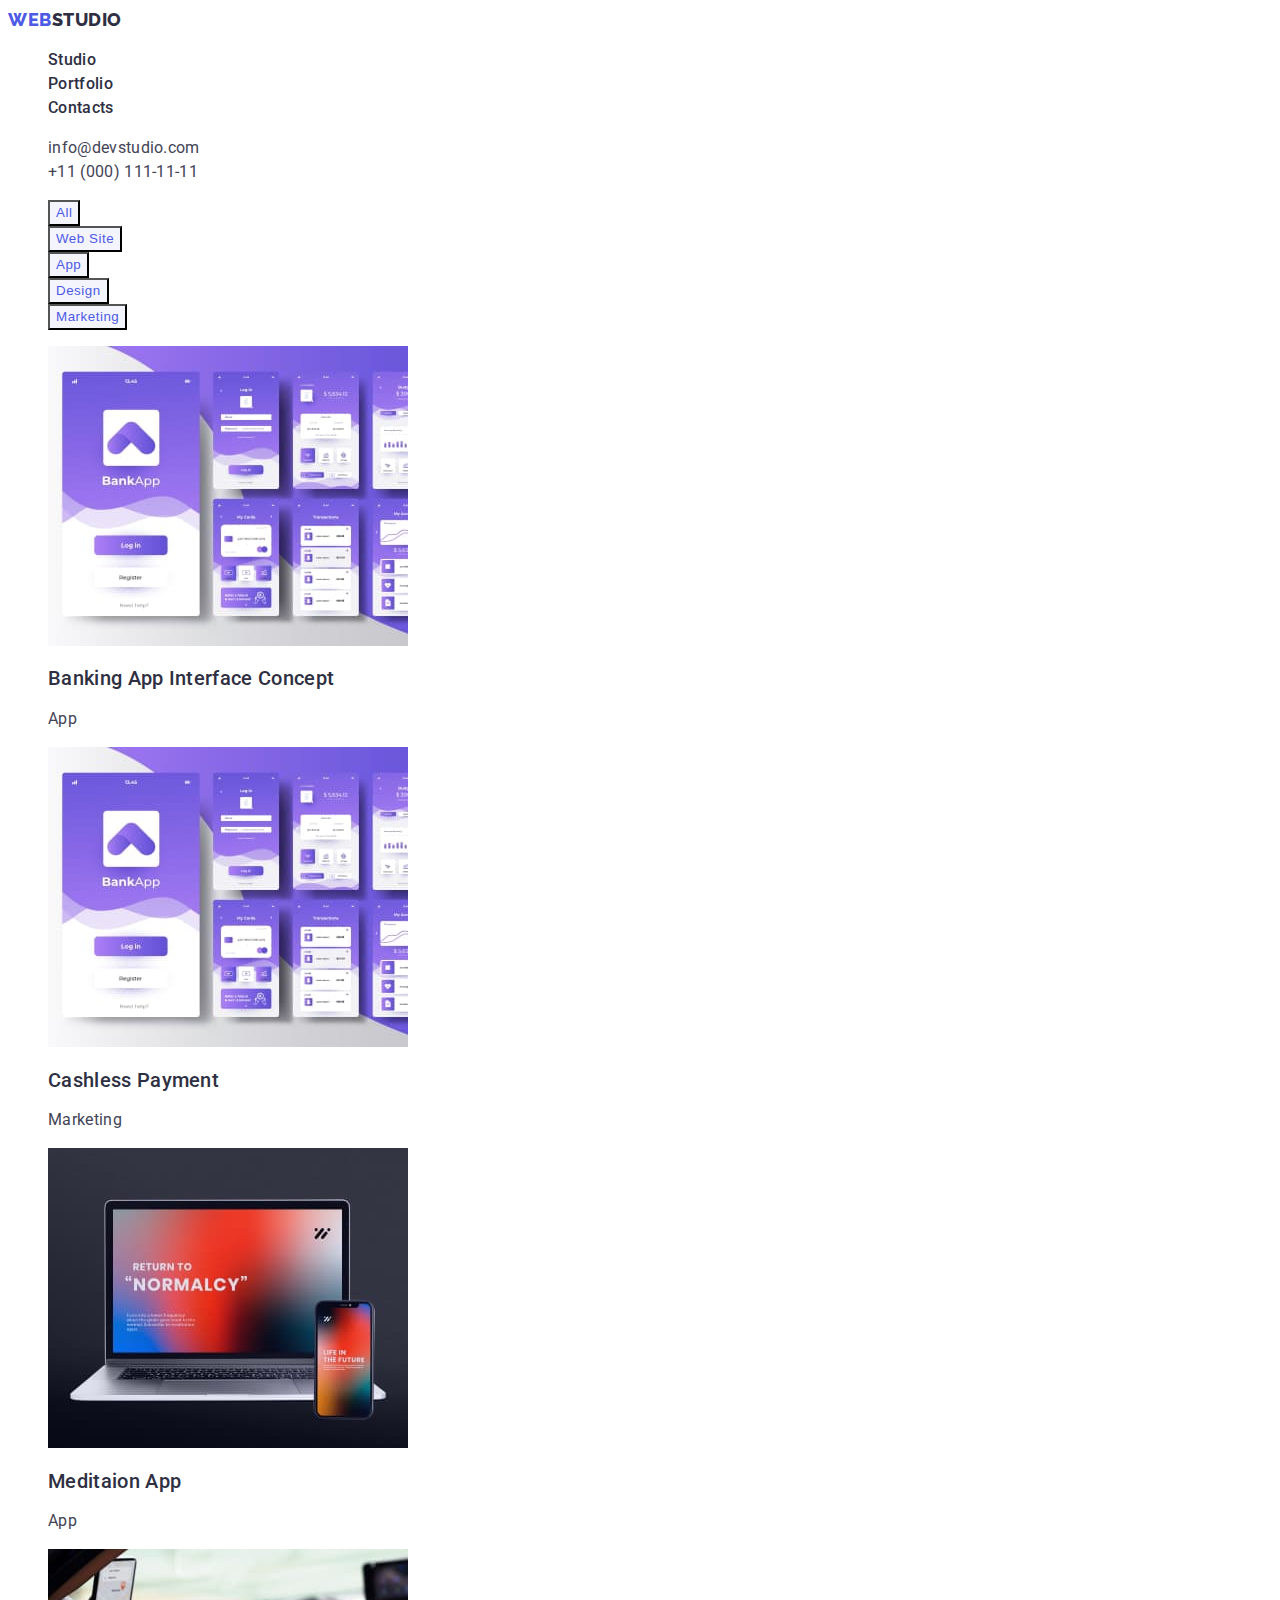
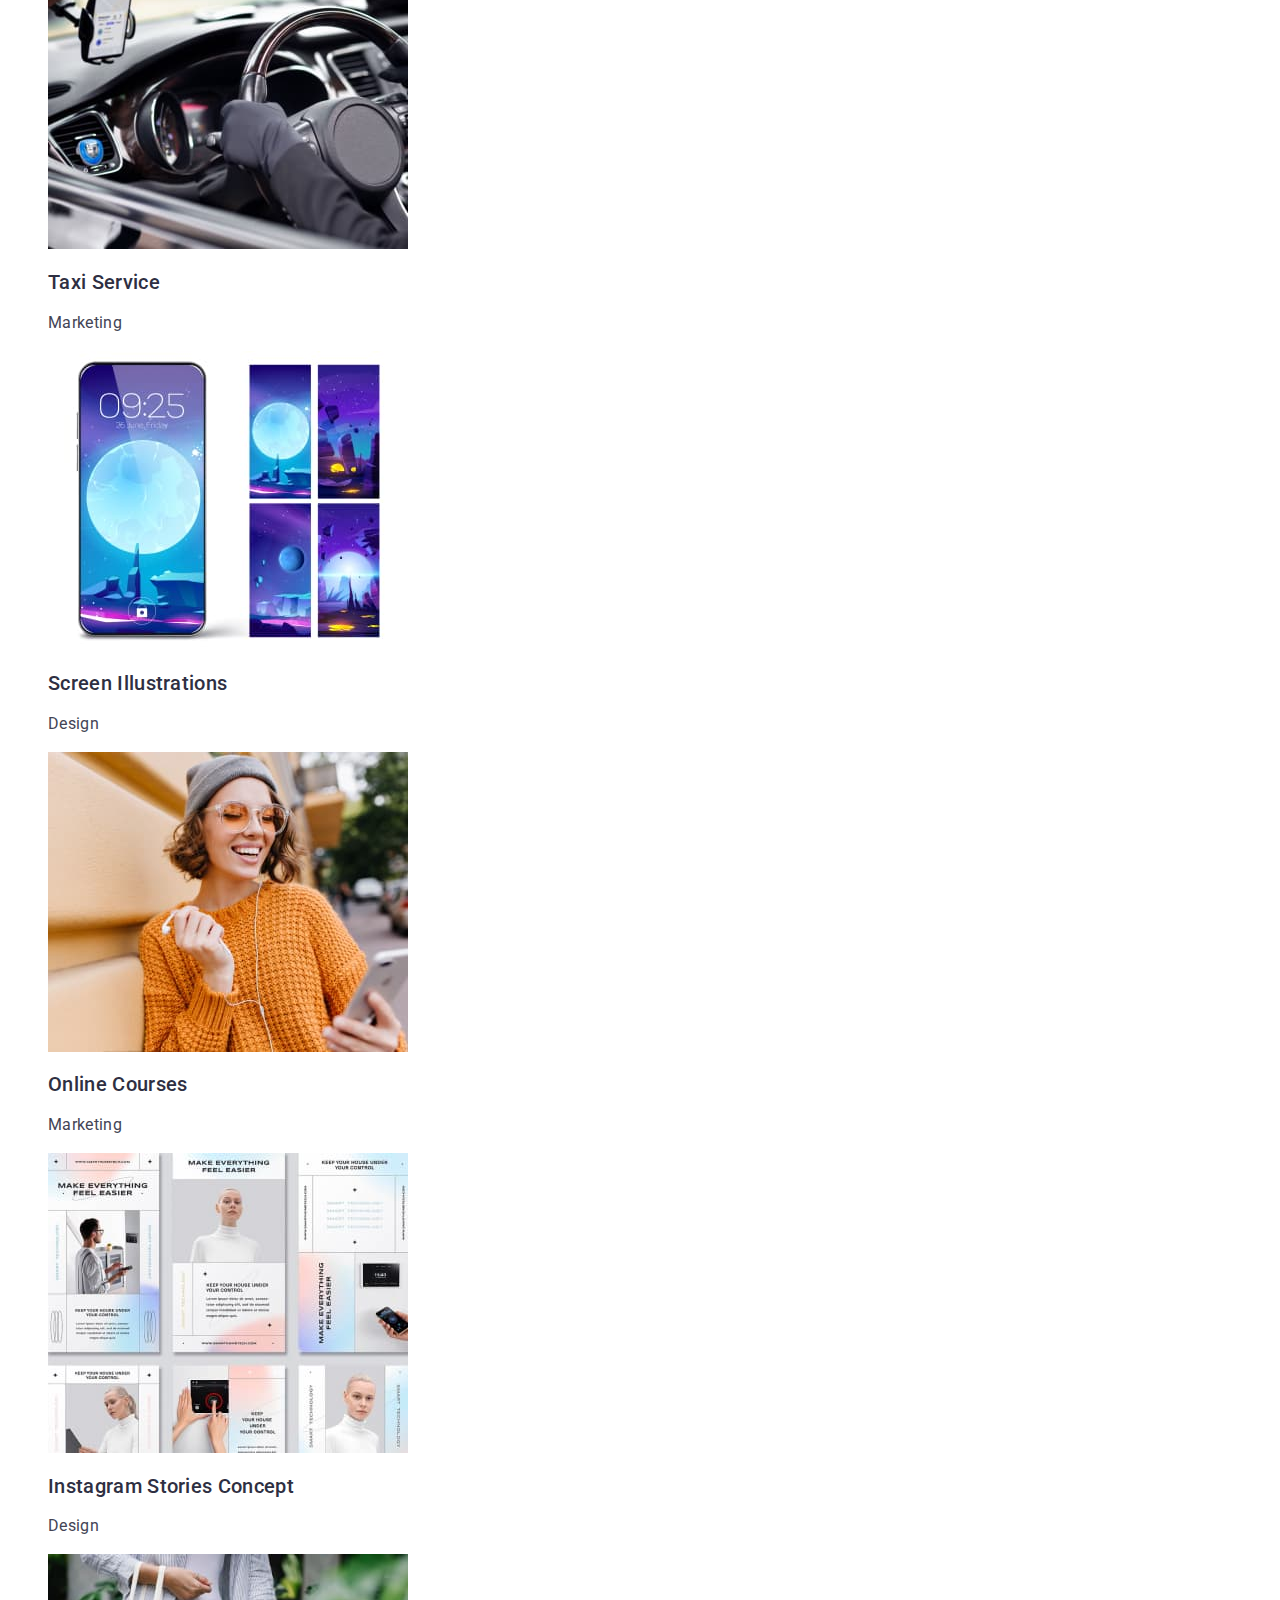
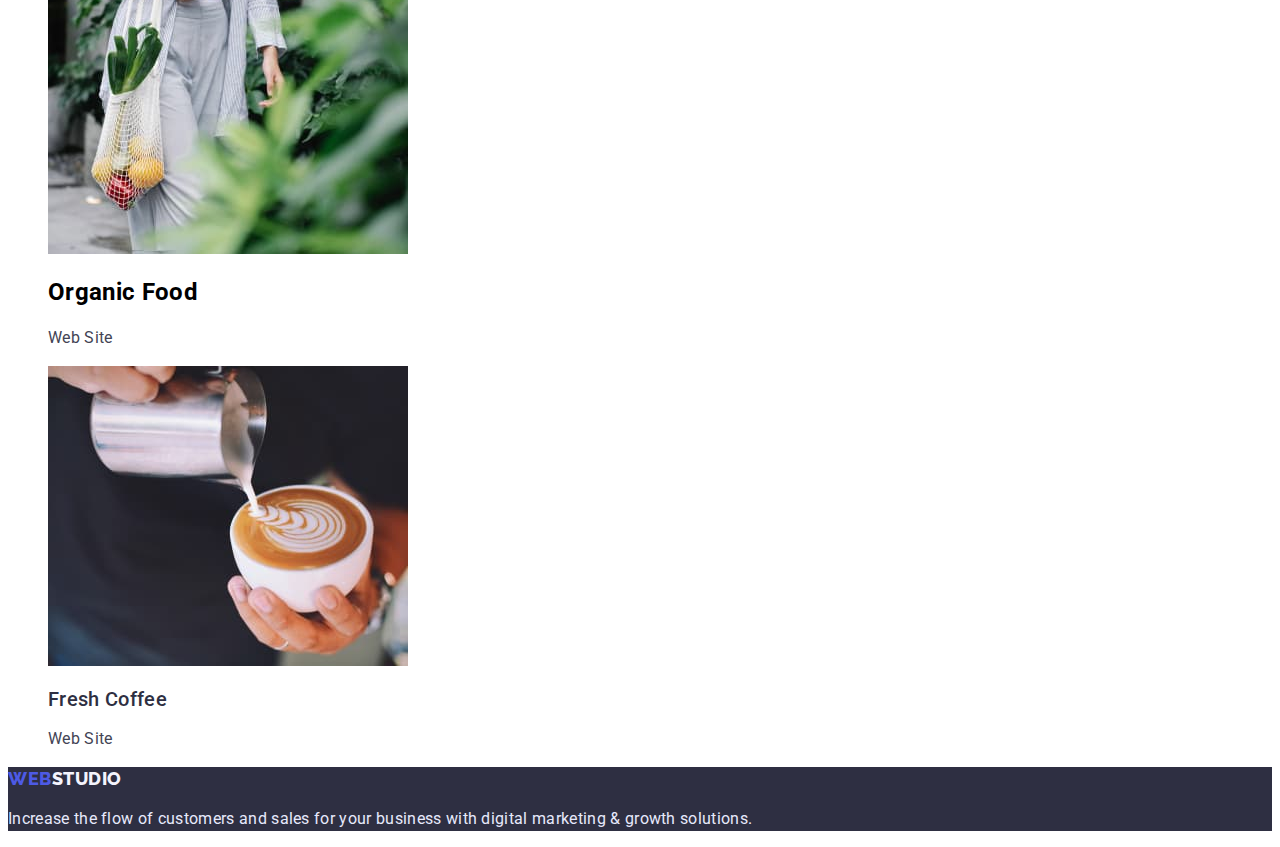
==== portfolio.html @ 7e9bcb27 "Initial commit" ====
<!DOCTYPE html>
<html lang="en">
  <head>
    <meta charset="UTF-8" />
    <meta http-equiv="X-UA-Compatible" content="IE=edge" />
    <meta name="viewport" content="width=device-width, initial-scale=1.0" />
    <title>Portfolio</title>
    <link rel="preconnect" href="https://fonts.googleapis.com" />
    <link rel="preconnect" href="https://fonts.gstatic.com" crossorigin />
    <link
      href="https://fonts.googleapis.com/css2?family=Raleway:wght@800&family=Roboto:wght@400;500;700;900&display=swap"
      rel="stylesheet"
    />
    <link rel="stylesheet" href="./css/styles.css" />
  </head>
  <body>
    <!-- Header -->
    <header class="page-header">
      <nav class="page-nav">
        <a class="logotype link" href="/">
          Web<span class="logo-dark">Studio</span></a
        >
        <ul class="menu list">
          <li class="menu-item">
            <a class="menu-link link" href="./index.html">Studio</a>
          </li>
          <li class="menu-item">
            <a class="menu-link link" href="./portfolio.html">Portfolio</a>
          </li>
          <li class="menu-item">
            <a class="menu-link link" href="">Contacts</a>
          </li>
        </ul>
      </nav>
      <address class="contact">
        <ul class="list">
          <li class="contact-email">
            <a class="contact-link link" href="mailto:info@devstudio.com"
              >info@devstudio.com
            </a>
          </li>
          <li class="contact-email">
            <a class="contact-link link" href="tel:+110001111111"
              >+11 (000) 111-11-11
            </a>
          </li>
        </ul>
      </address>
    </header>
    <main>
      <!-- Gallery -->
      <section class="menu-gallery">
        <h1 class="hide">Gallery section-subtitle</h1>
        <ul class="list">
          <li class="list-btn">
            <button class="buttons" type="button">All</button>
          </li>
          <li class="list-btn">
            <button class="buttons" type="button">Web Site</button>
          </li>
          <li class="list-btn">
            <button class="buttons" type="button">App</button>
          </li>
          <li class="list-btn">
            <button class="buttons" type="button">Design</button>
          </li>
          <li class="list-btn">
            <button class="buttons" type="button">Marketing</button>
          </li>
        </ul>
        <ul class="list">
          <li>
            <img
              class="img-gallery"
              src="./images/gallery/bank_app.jpg"
              alt="bank app"
              width="360"
              height="300"
            />
            <h2 class="gallery-title section-subtitle">
              Banking App Interface Concept
            </h2>
            <p class="gallery-text section-description">App</p>
          </li>
          <li>
            <img
              class="img-gallery"
              src="./images/gallery/bank_app.jpg"
              alt="bank app"
              width="360"
              height="300"
            />
            <h2 class="gallery-title section-subtitle">Cashless Payment</h2>
            <p class="gallery-text section-description">Marketing</p>
          </li>
          <li>
            <img
              class="img-gallery"
              src="./images/gallery/laptop.jpg"
              alt="laptop and phone"
              width="360"
              height="300"
            />
            <h2 class="gallery-title section-subtitle">Meditaion App</h2>
            <p class="gallery-text section-description">App</p>
          </li>
          <li>
            <img
              class="img-gallery"
              src="./images/gallery/wheel.jpg"
              alt="driver"
              width="360"
              height="300"
            />
            <h2 class="gallery-title section-subtitle">Taxi Service</h2>
            <p class="gallery-text section-description">Marketing</p>
          </li>
          <li>
            <img
              class="img-gallery"
              src="./images/gallery/smartphone.jpg"
              alt="smartphone"
              width="360"
              height="300"
            />
            <h2 class="gallery-title section-subtitle">Screen Illustrations</h2>
            <p class="gallery-text section-description">Design</p>
          </li>
          <li>
            <img
              class="img-gallery"
              src="./images/gallery/lady.jpg"
              alt="lady"
              width="360"
              height="300"
            />
            <h2 class="gallery-title section-subtitle">Online Courses</h2>
            <p class="gallery-text section-description">Marketing</p>
          </li>
          <li>
            <img
              class="img-gallery"
              src="./images/gallery/feel_easy.jpg"
              alt="smart control"
              width="360"
              height="300"
            />
            <h2 class="gallery-title section-subtitle">
              Instagram Stories Concept
            </h2>
            <p class="gallery-text section-description">Design</p>
          </li>
          <li>
            <img
              class="img-gallery"
              src="./images/gallery/vegetables.jpg"
              alt="organic vegetables"
              width="360"
              height="300"
            />
            <h2 class="gallery-title">Organic Food</h2>
            <p class="gallery-text section-description">Web Site</p>
          </li>
          <li>
            <img
              class="img-gallery"
              src="./images/gallery/coffe.jpg"
              alt="a cup of coffe"
              width="360"
              height="300"
            />
            <h2 class="gallery-title section-subtitle">Fresh Coffee</h2>
            <p class="gallery-text section-description">Web Site</p>
          </li>
        </ul>
      </section>
    </main>
    <!-- Footer -->
    <footer class="footer-head">
      <a class="logotype link" href="/"
        >Web<span class="logo-white">Studio</span></a
      >
      <p class="footer-text">
        Increase the flow of customers and sales for your business with digital
        marketing & growth solutions.
      </p>
    </footer>
  </body>
</html>
---- css/styles.css ----
:root {
  --brand-color-dark: #2e2f42;
  --brand-color-white: #f4f4fd;
  --brand-color-logo: #4d5ae5;
}

body {
  font-family: "Roboto", sans-serif;
  font-size: 16px;
  letter-spacing: 0.02em;
}

.link {
  text-decoration: none;
}

.list {
  list-style: none;
}

.hide {
  position: absolute;
  width: 1px;
  height: 1px;
  margin: -1px;
  border: 0;
  padding: 0;
  white-space: nowrap;
  clip-path: inset(100%);
  clip: rect(0 0 0 0);
  overflow: hidden;
}
.section-subtitle {
  font-weight: 500;
  font-size: 20px;
  line-height: 1.2;
  color: #2e2f42;
}

.section-description {
  line-height: 1.5;
  color: #434455;
}

.section-title {
  font-size: 36px;
  line-height: 1.11;
  text-align: center;
  text-transform: capitalize;
  color: var(--brand-color-dark);
}

/* =======HEADER========*/
.logotype {
  font-family: "Raleway", sans-serif;
  font-weight: 800;
  font-size: 18px;
  line-height: 1.33;
  letter-spacing: 0.03em;
  text-transform: uppercase;
  color: var(--brand-color-logo);
}

.logo-dark {
  color: var(--brand-color-dark);
}

.menu-link {
  font-weight: 500;
  line-height: 1.5;
  color: var(--brand-color-dark);
}
.menu-link:hover,
.menu-link:focus {
  color: var(--brand-color-logo);
}

.contact-link {
  font-style: normal;
  line-height: 1.5;
  color: #434455;
}

.contact-link:hover,
.contact-link:focus {
  color: var(--brand-color-logo);
}

/* =========HERO======== */
.hero {
  background-color: #2e2f42;
}
.hero-title {
  font-weight: 700;
  font-size: 56px;
  line-height: 1.07;
  text-align: center;
  color: #ffff;
}

.hero-btn {
  font-weight: 500;
  line-height: 1.19;
  letter-spacing: 0.04em;
  color: #ffff;
  background-color: #4d5ae5;
  cursor: pointer;
}
.buttons {
  font-weight: 500;
  line-height: 1.5;
  letter-spacing: 0.04em;
  color: #4d5ae5;
  background-color: #f4f4fd;
  cursor: pointer;
}

.buttons:hover,
.buttons:focus {
  color: #ffff;
  background-color: #4d5ae5;
}

.footer-head {
  background-color: var(--brand-color-dark);
}

.footer-text {
  line-height: 1.5;
  color: #e7e9fc;
}

.logo-white {
  color: var(--brand-color-white);
}
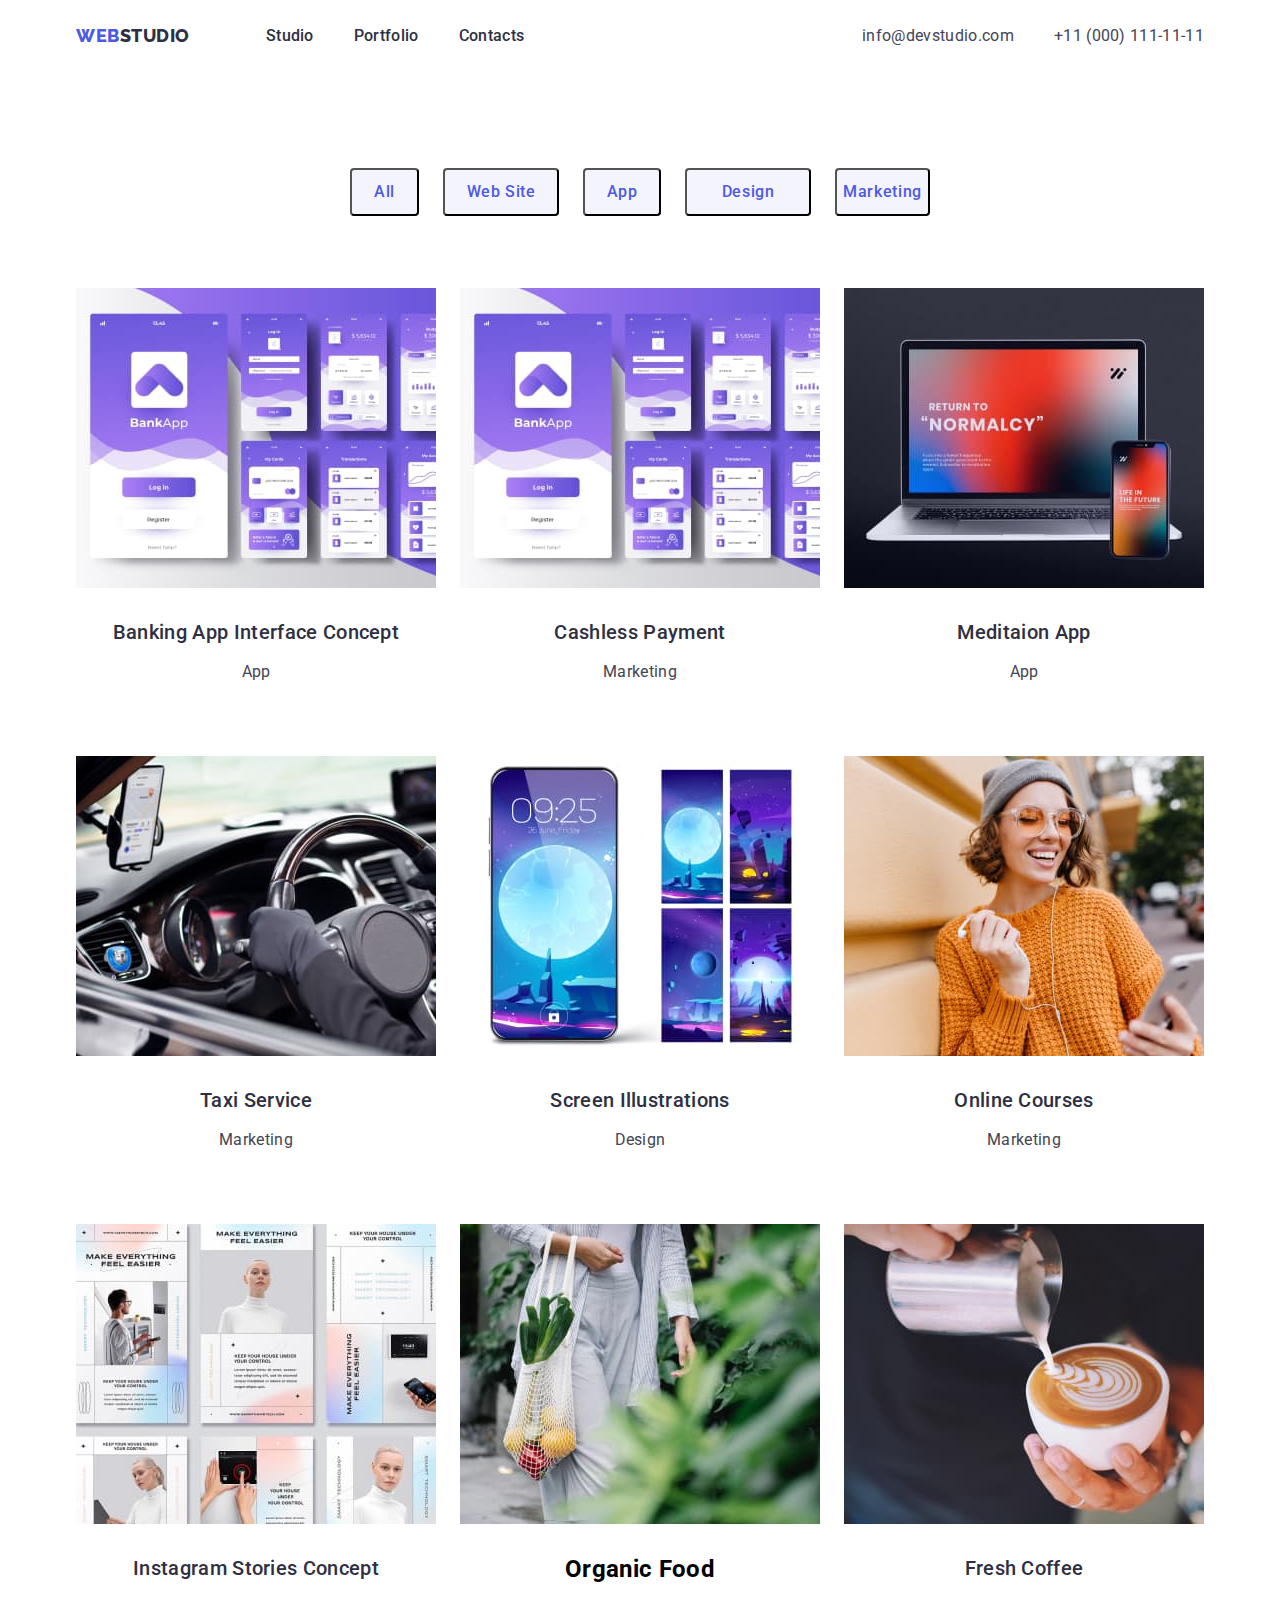
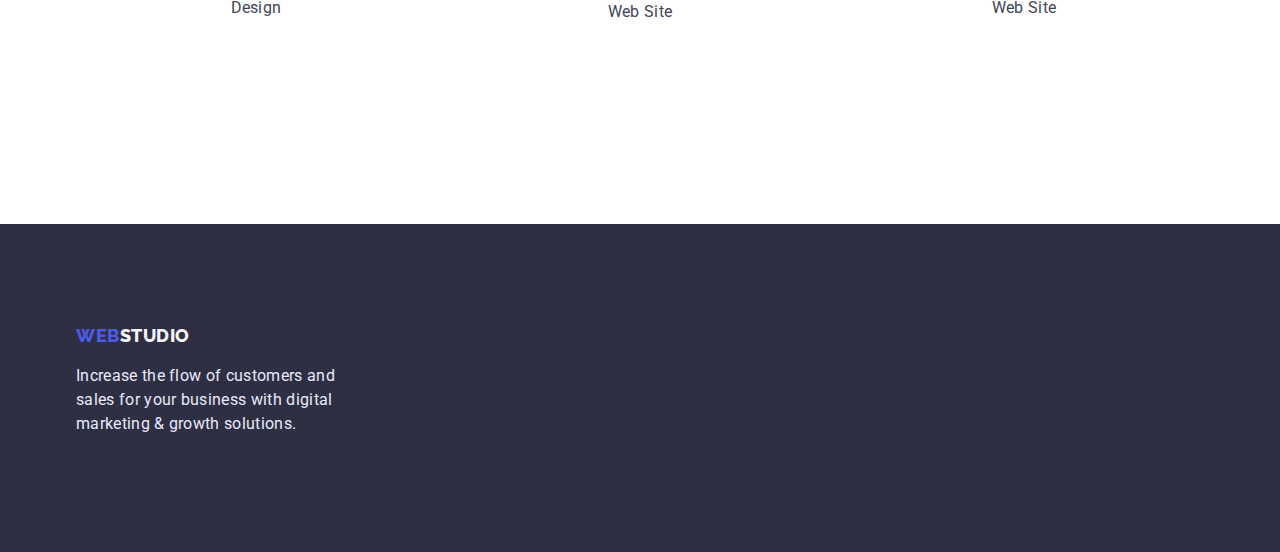
==== commit b303e1aa: "finish up homework 3" ====
--- a/portfolio.html
+++ b/portfolio.html
@@ -11,179 +11,225 @@
       href="https://fonts.googleapis.com/css2?family=Raleway:wght@800&family=Roboto:wght@400;500;700;900&display=swap"
       rel="stylesheet"
     />
+    <link
+      rel="stylesheet"
+      href="https://cdnjs.cloudflare.com/ajax/libs/modern-normalize/1.1.0/modern-normalize.css"
+      integrity="sha512-Y0MM+V6ymRKN2zStTqzQ227DWhhp4Mzdo6gnlRnuaNCbc+YN/ZH0sBCLTM4M0oSy9c9VKiCvd4Jk44aCLrNS5Q=="
+      crossorigin="anonymous"
+      referrerpolicy="no-referrer"
+    />
     <link rel="stylesheet" href="./css/styles.css" />
   </head>
   <body>
     <!-- Header -->
     <header class="page-header">
-      <nav class="page-nav">
-        <a class="logotype link" href="/">
-          Web<span class="logo-dark">Studio</span></a
-        >
-        <ul class="menu list">
-          <li class="menu-item">
-            <a class="menu-link link" href="./index.html">Studio</a>
-          </li>
-          <li class="menu-item">
-            <a class="menu-link link" href="./portfolio.html">Portfolio</a>
-          </li>
-          <li class="menu-item">
-            <a class="menu-link link" href="">Contacts</a>
-          </li>
-        </ul>
-      </nav>
-      <address class="contact">
-        <ul class="list">
-          <li class="contact-email">
-            <a class="contact-link link" href="mailto:info@devstudio.com"
-              >info@devstudio.com
-            </a>
-          </li>
-          <li class="contact-email">
-            <a class="contact-link link" href="tel:+110001111111"
-              >+11 (000) 111-11-11
-            </a>
-          </li>
-        </ul>
-      </address>
+      <div class="container header-container">
+        <nav class="page-nav">
+          <a class="logotype link" href="/">
+            Web<span class="logo-dark">Studio</span></a
+          >
+          <ul class="menu list">
+            <li class="menu-item">
+              <a class="menu-link link" href="./index.html">Studio</a>
+            </li>
+            <li class="menu-item">
+              <a class="menu-link link" href="./portfolio.html">Portfolio</a>
+            </li>
+            <li class="menu-item">
+              <a class="menu-link link" href="">Contacts</a>
+            </li>
+          </ul>
+        </nav>
+        <address class="contact">
+          <ul class="list contact-info">
+            <li class="contact-email">
+              <a class="contact-link link" href="mailto:info@devstudio.com"
+                >info@devstudio.com
+              </a>
+            </li>
+            <li class="contact-email">
+              <a class="contact-link link" href="tel:+110001111111"
+                >+11 (000) 111-11-11
+              </a>
+            </li>
+          </ul>
+        </address>
+      </div>
     </header>
     <main>
       <!-- Gallery -->
       <section class="menu-gallery">
-        <h1 class="hide">Gallery section-subtitle</h1>
-        <ul class="list">
-          <li class="list-btn">
-            <button class="buttons" type="button">All</button>
-          </li>
-          <li class="list-btn">
-            <button class="buttons" type="button">Web Site</button>
-          </li>
-          <li class="list-btn">
-            <button class="buttons" type="button">App</button>
-          </li>
-          <li class="list-btn">
-            <button class="buttons" type="button">Design</button>
-          </li>
-          <li class="list-btn">
-            <button class="buttons" type="button">Marketing</button>
-          </li>
-        </ul>
-        <ul class="list">
-          <li>
-            <img
-              class="img-gallery"
-              src="./images/gallery/bank_app.jpg"
-              alt="bank app"
-              width="360"
-              height="300"
-            />
-            <h2 class="gallery-title section-subtitle">
-              Banking App Interface Concept
-            </h2>
-            <p class="gallery-text section-description">App</p>
-          </li>
-          <li>
-            <img
-              class="img-gallery"
-              src="./images/gallery/bank_app.jpg"
-              alt="bank app"
-              width="360"
-              height="300"
-            />
-            <h2 class="gallery-title section-subtitle">Cashless Payment</h2>
-            <p class="gallery-text section-description">Marketing</p>
-          </li>
-          <li>
-            <img
-              class="img-gallery"
-              src="./images/gallery/laptop.jpg"
-              alt="laptop and phone"
-              width="360"
-              height="300"
-            />
-            <h2 class="gallery-title section-subtitle">Meditaion App</h2>
-            <p class="gallery-text section-description">App</p>
-          </li>
-          <li>
-            <img
-              class="img-gallery"
-              src="./images/gallery/wheel.jpg"
-              alt="driver"
-              width="360"
-              height="300"
-            />
-            <h2 class="gallery-title section-subtitle">Taxi Service</h2>
-            <p class="gallery-text section-description">Marketing</p>
-          </li>
-          <li>
-            <img
-              class="img-gallery"
-              src="./images/gallery/smartphone.jpg"
-              alt="smartphone"
-              width="360"
-              height="300"
-            />
-            <h2 class="gallery-title section-subtitle">Screen Illustrations</h2>
-            <p class="gallery-text section-description">Design</p>
-          </li>
-          <li>
-            <img
-              class="img-gallery"
-              src="./images/gallery/lady.jpg"
-              alt="lady"
-              width="360"
-              height="300"
-            />
-            <h2 class="gallery-title section-subtitle">Online Courses</h2>
-            <p class="gallery-text section-description">Marketing</p>
-          </li>
-          <li>
-            <img
-              class="img-gallery"
-              src="./images/gallery/feel_easy.jpg"
-              alt="smart control"
-              width="360"
-              height="300"
-            />
-            <h2 class="gallery-title section-subtitle">
-              Instagram Stories Concept
-            </h2>
-            <p class="gallery-text section-description">Design</p>
-          </li>
-          <li>
-            <img
-              class="img-gallery"
-              src="./images/gallery/vegetables.jpg"
-              alt="organic vegetables"
-              width="360"
-              height="300"
-            />
-            <h2 class="gallery-title">Organic Food</h2>
-            <p class="gallery-text section-description">Web Site</p>
-          </li>
-          <li>
-            <img
-              class="img-gallery"
-              src="./images/gallery/coffe.jpg"
-              alt="a cup of coffe"
-              width="360"
-              height="300"
-            />
-            <h2 class="gallery-title section-subtitle">Fresh Coffee</h2>
-            <p class="gallery-text section-description">Web Site</p>
-          </li>
-        </ul>
+        <div class="container">
+          <h1 class="hide">Gallery section-subtitle</h1>
+          <ul class="list btn-list-gallery">
+            <li class="list-btn">
+              <button class="buttons buttons-gallery btn-all" type="button">
+                All
+              </button>
+            </li>
+            <li class="list-btn">
+              <button
+                class="buttons buttons-gallery btn-web-site"
+                type="button"
+              >
+                Web Site
+              </button>
+            </li>
+            <li class="list-btn">
+              <button class="buttons buttons-gallery btn-app" type="button">
+                App
+              </button>
+            </li>
+            <li class="list-btn">
+              <button class="buttons buttons-gallery btn-design" type="button">
+                Design
+              </button>
+            </li>
+            <li class="list-btn">
+              <button class="buttons buttons-gallery" type="button">
+                Marketing
+              </button>
+            </li>
+          </ul>
+          <ul class="list gallery-container">
+            <li>
+              <img
+                class="img-gallery"
+                src="./images/gallery/bank_app.jpg"
+                alt="bank app"
+                width="360"
+                height="300"
+              />
+              <div class="gallery-sup-text">
+                <h2 class="gallery-title section-subtitle">
+                  Banking App Interface Concept
+                </h2>
+                <p class="gallery-text section-description">App</p>
+              </div>
+            </li>
+            <li>
+              <img
+                class="img-gallery"
+                src="./images/gallery/bank_app.jpg"
+                alt="bank app"
+                width="360"
+                height="300"
+              />
+              <div class="gallery-sup-text">
+                <h2 class="gallery-title section-subtitle">Cashless Payment</h2>
+                <p class="gallery-text section-description">Marketing</p>
+              </div>
+            </li>
+            <li>
+              <img
+                class="img-gallery"
+                src="./images/gallery/laptop.jpg"
+                alt="laptop and phone"
+                width="360"
+                height="300"
+              />
+              <div class="gallery-sup-text">
+                <h2 class="gallery-title section-subtitle">Meditaion App</h2>
+                <p class="gallery-text section-description">App</p>
+              </div>
+            </li>
+            <li>
+              <img
+                class="img-gallery"
+                src="./images/gallery/wheel.jpg"
+                alt="driver"
+                width="360"
+                height="300"
+              />
+              <div class="gallery-sup-text">
+                <h2 class="gallery-title section-subtitle">Taxi Service</h2>
+                <p class="gallery-text section-description">Marketing</p>
+              </div>
+            </li>
+            <li>
+              <img
+                class="img-gallery"
+                src="./images/gallery/smartphone.jpg"
+                alt="smartphone"
+                width="360"
+                height="300"
+              />
+              <div class="gallery-sup-text">
+                <h2 class="gallery-title section-subtitle">
+                  Screen Illustrations
+                </h2>
+                <p class="gallery-text section-description">Design</p>
+              </div>
+            </li>
+            <li>
+              <img
+                class="img-gallery"
+                src="./images/gallery/lady.jpg"
+                alt="lady"
+                width="360"
+                height="300"
+              />
+              <div class="gallery-sup-text">
+                <h2 class="gallery-title section-subtitle">Online Courses</h2>
+                <p class="gallery-text section-description">Marketing</p>
+              </div>
+            </li>
+            <li>
+              <img
+                class="img-gallery"
+                src="./images/gallery/feel_easy.jpg"
+                alt="smart control"
+                width="360"
+                height="300"
+              />
+              <div class="gallery-sup-text">
+                <h2 class="gallery-title section-subtitle">
+                  Instagram Stories Concept
+                </h2>
+                <p class="gallery-text section-description">Design</p>
+              </div>
+            </li>
+            <li>
+              <img
+                class="img-gallery"
+                src="./images/gallery/vegetables.jpg"
+                alt="organic vegetables"
+                width="360"
+                height="300"
+              />
+              <div class="gallery-sup-text">
+                <h2 class="gallery-title">Organic Food</h2>
+                <p class="gallery-text section-description">Web Site</p>
+              </div>
+            </li>
+            <li>
+              <img
+                class="img-gallery"
+                src="./images/gallery/coffe.jpg"
+                alt="a cup of coffe"
+                width="360"
+                height="300"
+              />
+              <div class="gallery-sup-text">
+                <h2 class="gallery-title section-subtitle">Fresh Coffee</h2>
+                <p class="gallery-text section-description">Web Site</p>
+              </div>
+            </li>
+          </ul>
+        </div>
       </section>
     </main>
     <!-- Footer -->
     <footer class="footer-head">
-      <a class="logotype link" href="/"
-        >Web<span class="logo-white">Studio</span></a
-      >
-      <p class="footer-text">
-        Increase the flow of customers and sales for your business with digital
-        marketing & growth solutions.
-      </p>
+      <div class="container">
+        <a class="logotype link" href="/"
+          >Web<span class="logo-white">Studio</span></a
+        >
+        <p class="footer-text">
+          Increase the flow of customers and sales for your business with
+          digital marketing & growth solutions.
+        </p>
+      </div>
     </footer>
   </body>
 </html>
--- a/css/styles.css
+++ b/css/styles.css
@@ -30,6 +30,35 @@
   clip: rect(0 0 0 0);
   overflow: hidden;
 }
+
+h1,
+h2,
+h3,
+h4,
+h5 {
+  margin: 0;
+}
+
+ol,
+ul {
+  margin: 0;
+  padding-left: 0;
+}
+
+button {
+  cursor: pointer;
+}
+
+img {
+  display: block;
+}
+
+.container {
+  width: 1158px;
+  padding: 0 15px;
+  margin: 0 auto;
+}
+
 .section-subtitle {
   font-weight: 500;
   font-size: 20px;
@@ -51,6 +80,11 @@
 }
 
 /* =======HEADER========*/
+.page-header {
+  padding-top: 24px;
+  padding-bottom: 24px;
+}
+
 .logotype {
   font-family: "Raleway", sans-serif;
   font-weight: 800;
@@ -59,6 +93,31 @@
   letter-spacing: 0.03em;
   text-transform: uppercase;
   color: var(--brand-color-logo);
+  margin-right: 76px;
+}
+
+.page-nav {
+  display: flex;
+  align-items: center;
+}
+
+.header-container {
+  display: flex;
+  align-items: center;
+}
+
+.contact {
+  margin-left: auto;
+}
+
+.contact-info {
+  display: flex;
+  gap: 40px;
+}
+
+.menu {
+  display: flex;
+  gap: 40px;
 }
 
 .logo-dark {
@@ -86,16 +145,37 @@
   color: var(--brand-color-logo);
 }
 
+.buttons {
+  font-weight: 500;
+  line-height: 1.5;
+  letter-spacing: 0.04em;
+  color: #4d5ae5;
+  background-color: #f4f4fd;
+}
+
+.buttons:hover,
+.buttons:focus {
+  color: #ffff;
+  background-color: #4d5ae5;
+}
+
 /* =========HERO======== */
 .hero {
   background-color: #2e2f42;
-}
+  padding-top: 188px;
+  padding-bottom: 188px;
+}
+
 .hero-title {
   font-weight: 700;
   font-size: 56px;
   line-height: 1.07;
   text-align: center;
   color: #ffff;
+  margin-bottom: 48px;
+  max-width: 494px;
+  margin-right: auto;
+  margin-left: auto;
 }
 
 .hero-btn {
@@ -104,23 +184,138 @@
   letter-spacing: 0.04em;
   color: #ffff;
   background-color: #4d5ae5;
-  cursor: pointer;
-}
-.buttons {
-  font-weight: 500;
-  line-height: 1.5;
-  letter-spacing: 0.04em;
-  color: #4d5ae5;
+  margin: 0 auto;
+  display: block;
+  border-radius: 4px;
+  min-width: 169px;
+  height: 56px;
+}
+
+/* =========BENEFITS======== */
+.benefits-sec {
+  padding-top: 120px;
+  padding-bottom: 120px;
+}
+
+.benefits-list {
+  display: flex;
+  gap: 24px;
+}
+.benefits-title {
+  margin-bottom: 8px;
+}
+
+.benefits-text {
+  max-width: 264px;
+}
+
+/* =========OUR WORK======== */
+.work-section {
+  padding-top: 120px;
+  padding-bottom: 120px;
+}
+
+.work-list {
+  display: flex;
+  gap: 24px;
+}
+
+.work-title {
+  margin-bottom: 72px;
+}
+
+.work-item {
+  width: calc((100%-48px) / 3);
+}
+
+/* =========TEAM======== */
+.section-team {
+  padding-top: 120px;
+  padding-bottom: 120px;
   background-color: #f4f4fd;
-  cursor: pointer;
-}
-
-.buttons:hover,
-.buttons:focus {
-  color: #ffff;
-  background-color: #4d5ae5;
-}
-
+}
+
+.team-section {
+  margin-bottom: 72px;
+}
+.employees {
+  padding-top: 32px;
+  padding-bottom: 32px;
+  background-color: #ffff;
+  text-align: center;
+}
+.team-headline {
+  margin-bottom: 8px;
+}
+
+.team-list {
+  display: flex;
+  gap: 24px;
+}
+
+.team-item {
+  width: calc((100%-72px) / 4);
+}
+/* =========GALLERY======== */
+.menu-gallery {
+  padding-top: 96px;
+  padding-bottom: 152px;
+}
+
+.buttons-gallery {
+  margin-bottom: 72px;
+  border-radius: 4px;
+  height: 48px;
+}
+.btn-all {
+  min-width: 69px;
+}
+
+.btn-web-site {
+  min-width: 116px;
+}
+
+.btn-app {
+  min-width: 78px;
+}
+
+.btn-design {
+  min-width: 126px;
+}
+
+.btn-list-gallery {
+  display: flex;
+  gap: 24px;
+  justify-content: center;
+}
+.gallery-sup-text {
+  padding-top: 32px;
+  padding-bottom: 32px;
+  text-align: center;
+}
+
+.gallery-title {
+  margin-bottom: 8px;
+}
+
+.gallery-container {
+  display: flex;
+  gap: 24px;
+  flex-wrap: wrap;
+}
+
+.img-gallery {
+  width: calc((100%-48px) / 3);
+}
+/* =========FOOTER======== */
+.footer-head {
+  padding-top: 100px;
+  padding-bottom: 100px;
+}
+
+.logotype link {
+  margin-bottom: 16px;
+}
 .footer-head {
   background-color: var(--brand-color-dark);
 }
@@ -128,6 +323,7 @@
 .footer-text {
   line-height: 1.5;
   color: #e7e9fc;
+  max-width: 264px;
 }
 
 .logo-white {
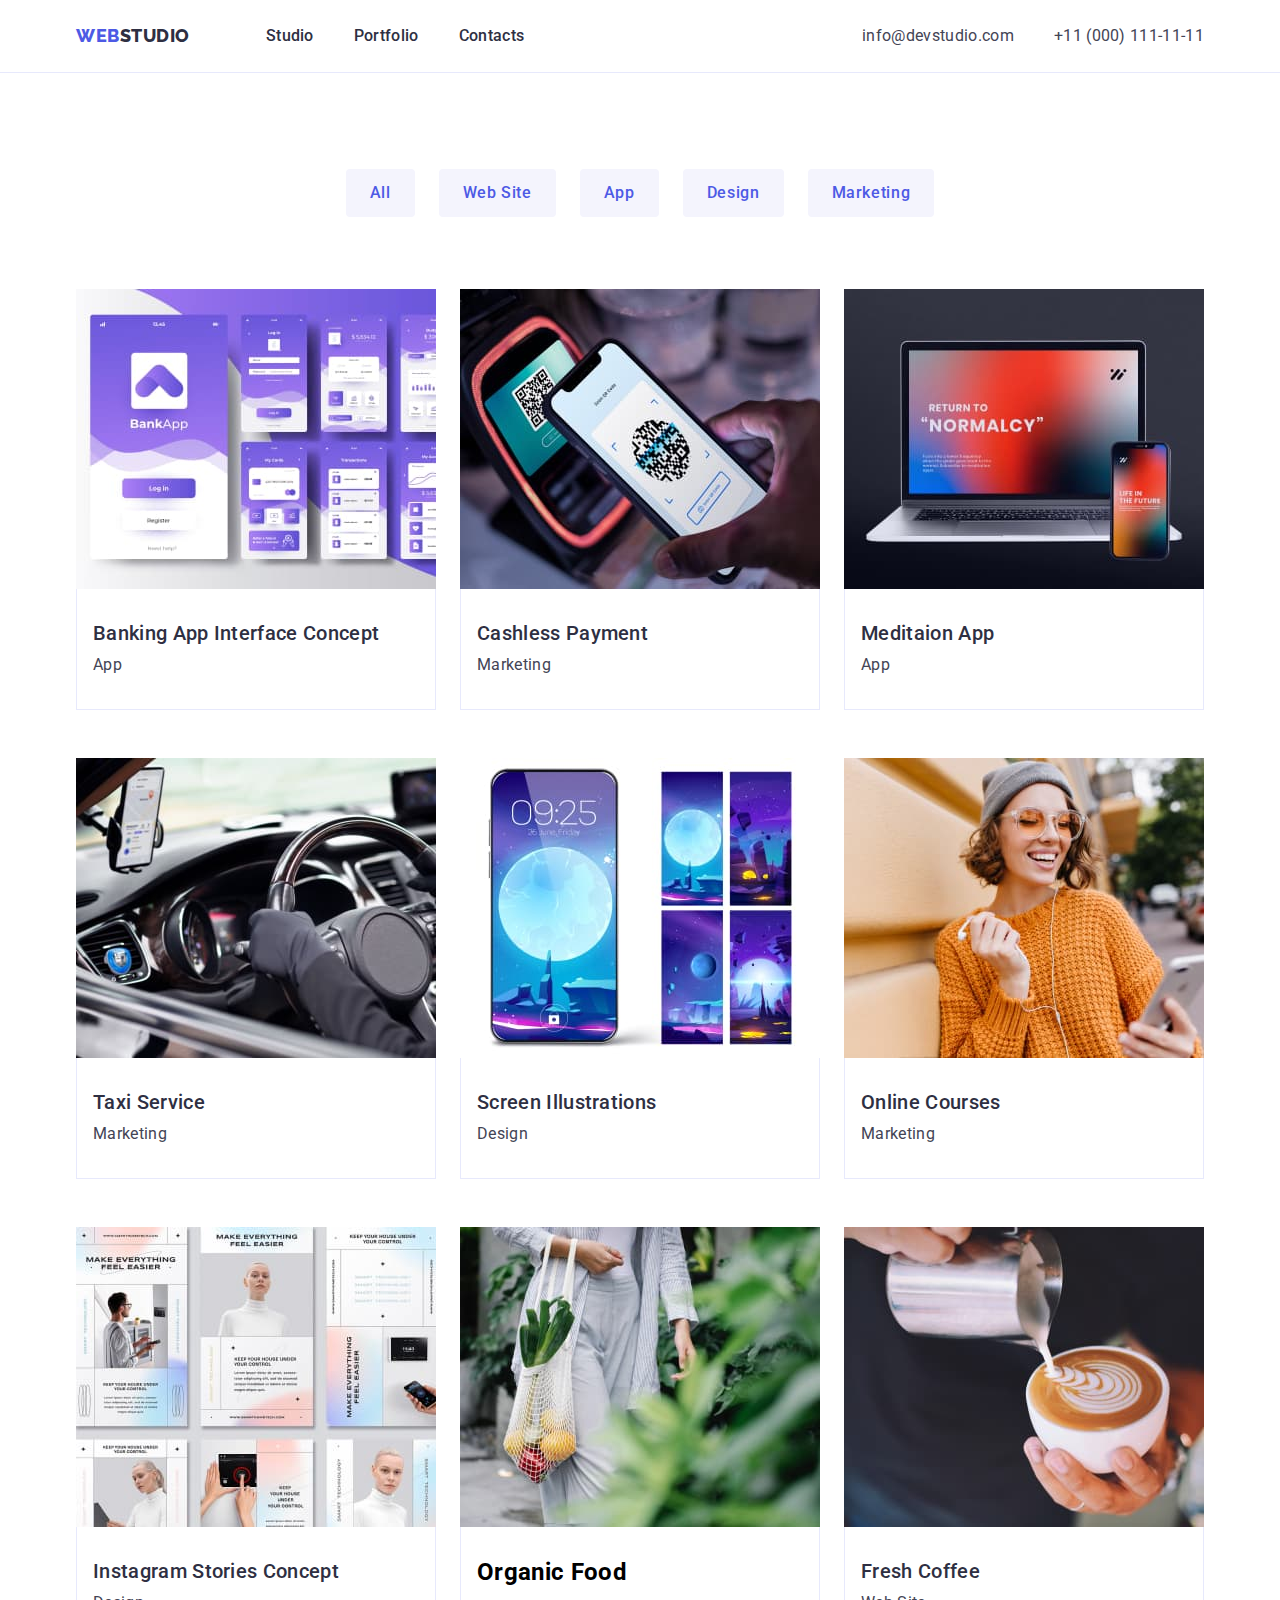
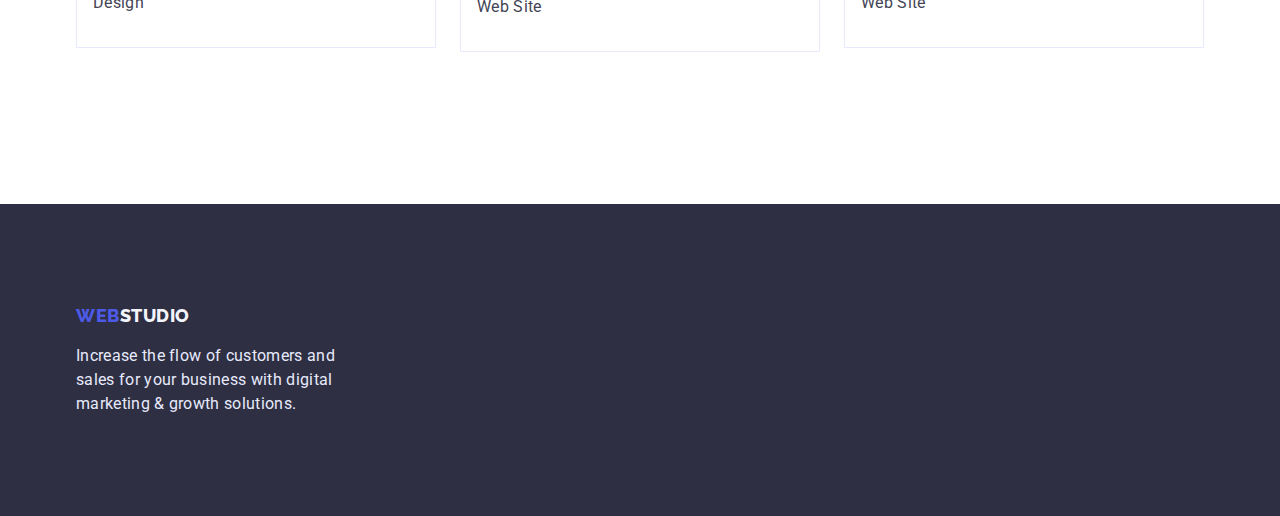
==== commit dcb18d55: "i fixed my mistakes" ====
--- a/portfolio.html
+++ b/portfolio.html
@@ -57,42 +57,35 @@
       </div>
     </header>
     <main>
-      <!-- Gallery -->
-      <section class="menu-gallery">
+      <!-- Portfolio -->
+      <section class="portfolio section">
         <div class="container">
           <h1 class="hide">Gallery section-subtitle</h1>
           <ul class="list btn-list-gallery">
             <li class="list-btn">
-              <button class="buttons buttons-gallery btn-all" type="button">
-                All
-              </button>
-            </li>
-            <li class="list-btn">
-              <button
-                class="buttons buttons-gallery btn-web-site"
-                type="button"
-              >
+              <button class="buttons buttons-gallery" type="button">All</button>
+            </li>
+            <li class="list-btn">
+              <button class="buttons buttons-gallery" type="button">
                 Web Site
               </button>
             </li>
             <li class="list-btn">
-              <button class="buttons buttons-gallery btn-app" type="button">
-                App
-              </button>
-            </li>
-            <li class="list-btn">
-              <button class="buttons buttons-gallery btn-design" type="button">
+              <button class="buttons buttons-gallery" type="button">App</button>
+            </li>
+            <li class="list-btn">
+              <button class="buttons buttons-gallery" type="button">
                 Design
               </button>
             </li>
-            <li class="list-btn">
+            <li class="list-b class="portfolio-list"tn">
               <button class="buttons buttons-gallery" type="button">
                 Marketing
               </button>
             </li>
           </ul>
           <ul class="list gallery-container">
-            <li>
+            <li class="portfolio-list">
               <img
                 class="img-gallery"
                 src="./images/gallery/bank_app.jpg"
@@ -107,10 +100,10 @@
                 <p class="gallery-text section-description">App</p>
               </div>
             </li>
-            <li>
-              <img
-                class="img-gallery"
-                src="./images/gallery/bank_app.jpg"
+            <li class="portfolio-list">
+              <img
+                class="img-gallery"
+                src="./images/gallery/phone_on_terminal.jpg"
                 alt="bank app"
                 width="360"
                 height="300"
@@ -120,7 +113,7 @@
                 <p class="gallery-text section-description">Marketing</p>
               </div>
             </li>
-            <li>
+            <li class="portfolio-list">
               <img
                 class="img-gallery"
                 src="./images/gallery/laptop.jpg"
@@ -133,7 +126,7 @@
                 <p class="gallery-text section-description">App</p>
               </div>
             </li>
-            <li>
+            <li class="portfolio-list">
               <img
                 class="img-gallery"
                 src="./images/gallery/wheel.jpg"
@@ -146,7 +139,7 @@
                 <p class="gallery-text section-description">Marketing</p>
               </div>
             </li>
-            <li>
+            <li class="portfolio-list">
               <img
                 class="img-gallery"
                 src="./images/gallery/smartphone.jpg"
@@ -161,7 +154,7 @@
                 <p class="gallery-text section-description">Design</p>
               </div>
             </li>
-            <li>
+            <li class="portfolio-list">
               <img
                 class="img-gallery"
                 src="./images/gallery/lady.jpg"
@@ -174,7 +167,7 @@
                 <p class="gallery-text section-description">Marketing</p>
               </div>
             </li>
-            <li>
+            <li class="portfolio-list">
               <img
                 class="img-gallery"
                 src="./images/gallery/feel_easy.jpg"
@@ -189,7 +182,7 @@
                 <p class="gallery-text section-description">Design</p>
               </div>
             </li>
-            <li>
+            <li class="portfolio-list">
               <img
                 class="img-gallery"
                 src="./images/gallery/vegetables.jpg"
@@ -202,7 +195,7 @@
                 <p class="gallery-text section-description">Web Site</p>
               </div>
             </li>
-            <li>
+            <li class="portfolio-list">
               <img
                 class="img-gallery"
                 src="./images/gallery/coffe.jpg"
@@ -220,7 +213,7 @@
       </section>
     </main>
     <!-- Footer -->
-    <footer class="footer-head">
+    <footer class="footer">
       <div class="container">
         <a class="logotype link" href="/"
           >Web<span class="logo-white">Studio</span></a
--- a/css/styles.css
+++ b/css/styles.css
@@ -35,11 +35,12 @@
 h2,
 h3,
 h4,
-h5 {
+h5,
+h6,
+p {
   margin: 0;
 }
 
-ol,
 ul {
   margin: 0;
   padding-left: 0;
@@ -57,6 +58,11 @@
   width: 1158px;
   padding: 0 15px;
   margin: 0 auto;
+}
+
+.section {
+  padding-top: 120px;
+  padding-bottom: 120px;
 }
 
 .section-subtitle {
@@ -83,6 +89,7 @@
 .page-header {
   padding-top: 24px;
   padding-bottom: 24px;
+  border-bottom: 1px solid #e7e9fc;
 }
 
 .logotype {
@@ -151,6 +158,7 @@
   letter-spacing: 0.04em;
   color: #4d5ae5;
   background-color: #f4f4fd;
+  padding: 12px 24px;
 }
 
 .buttons:hover,
@@ -189,14 +197,10 @@
   border-radius: 4px;
   min-width: 169px;
   height: 56px;
+  border: none;
 }
 
 /* =========BENEFITS======== */
-.benefits-sec {
-  padding-top: 120px;
-  padding-bottom: 120px;
-}
-
 .benefits-list {
   display: flex;
   gap: 24px;
@@ -209,12 +213,11 @@
   max-width: 264px;
 }
 
+.benefits {
+  padding-bottom: 0;
+}
+
 /* =========OUR WORK======== */
-.work-section {
-  padding-top: 120px;
-  padding-bottom: 120px;
-}
-
 .work-list {
   display: flex;
   gap: 24px;
@@ -223,15 +226,8 @@
 .work-title {
   margin-bottom: 72px;
 }
-
-.work-item {
-  width: calc((100%-48px) / 3);
-}
-
 /* =========TEAM======== */
 .section-team {
-  padding-top: 120px;
-  padding-bottom: 120px;
   background-color: #f4f4fd;
 }
 
@@ -243,6 +239,7 @@
   padding-bottom: 32px;
   background-color: #ffff;
   text-align: center;
+  border-radius: 0px 0px 4px 4px;
 }
 .team-headline {
   margin-bottom: 8px;
@@ -253,45 +250,31 @@
   gap: 24px;
 }
 
-.team-item {
-  width: calc((100%-72px) / 4);
-}
-/* =========GALLERY======== */
-.menu-gallery {
+/* =========PORTFOLIO======== */
+.portfolio {
   padding-top: 96px;
   padding-bottom: 152px;
 }
 
 .buttons-gallery {
-  margin-bottom: 72px;
   border-radius: 4px;
   height: 48px;
-}
-.btn-all {
-  min-width: 69px;
-}
-
-.btn-web-site {
-  min-width: 116px;
-}
-
-.btn-app {
-  min-width: 78px;
-}
-
-.btn-design {
-  min-width: 126px;
+  border: none;
 }
 
 .btn-list-gallery {
   display: flex;
   gap: 24px;
   justify-content: center;
-}
+  margin-bottom: 72px;
+}
+
 .gallery-sup-text {
   padding-top: 32px;
   padding-bottom: 32px;
-  text-align: center;
+  padding-left: 16px;
+  border: 1px solid #e7e9fc;
+  border-top: 0;
 }
 
 .gallery-title {
@@ -300,30 +283,29 @@
 
 .gallery-container {
   display: flex;
-  gap: 24px;
   flex-wrap: wrap;
-}
-
-.img-gallery {
-  width: calc((100%-48px) / 3);
-}
+  column-gap: 24px;
+  row-gap: 48px;
+}
+
 /* =========FOOTER======== */
-.footer-head {
+.footer {
   padding-top: 100px;
   padding-bottom: 100px;
-}
-
-.logotype link {
-  margin-bottom: 16px;
-}
-.footer-head {
   background-color: var(--brand-color-dark);
+}
+.footer .logotype {
+  margin-right: 0;
+}
+.footer-logotype {
+  padding-right: 0;
 }
 
 .footer-text {
   line-height: 1.5;
   color: #e7e9fc;
   max-width: 264px;
+  margin-top: 16px;
 }
 
 .logo-white {
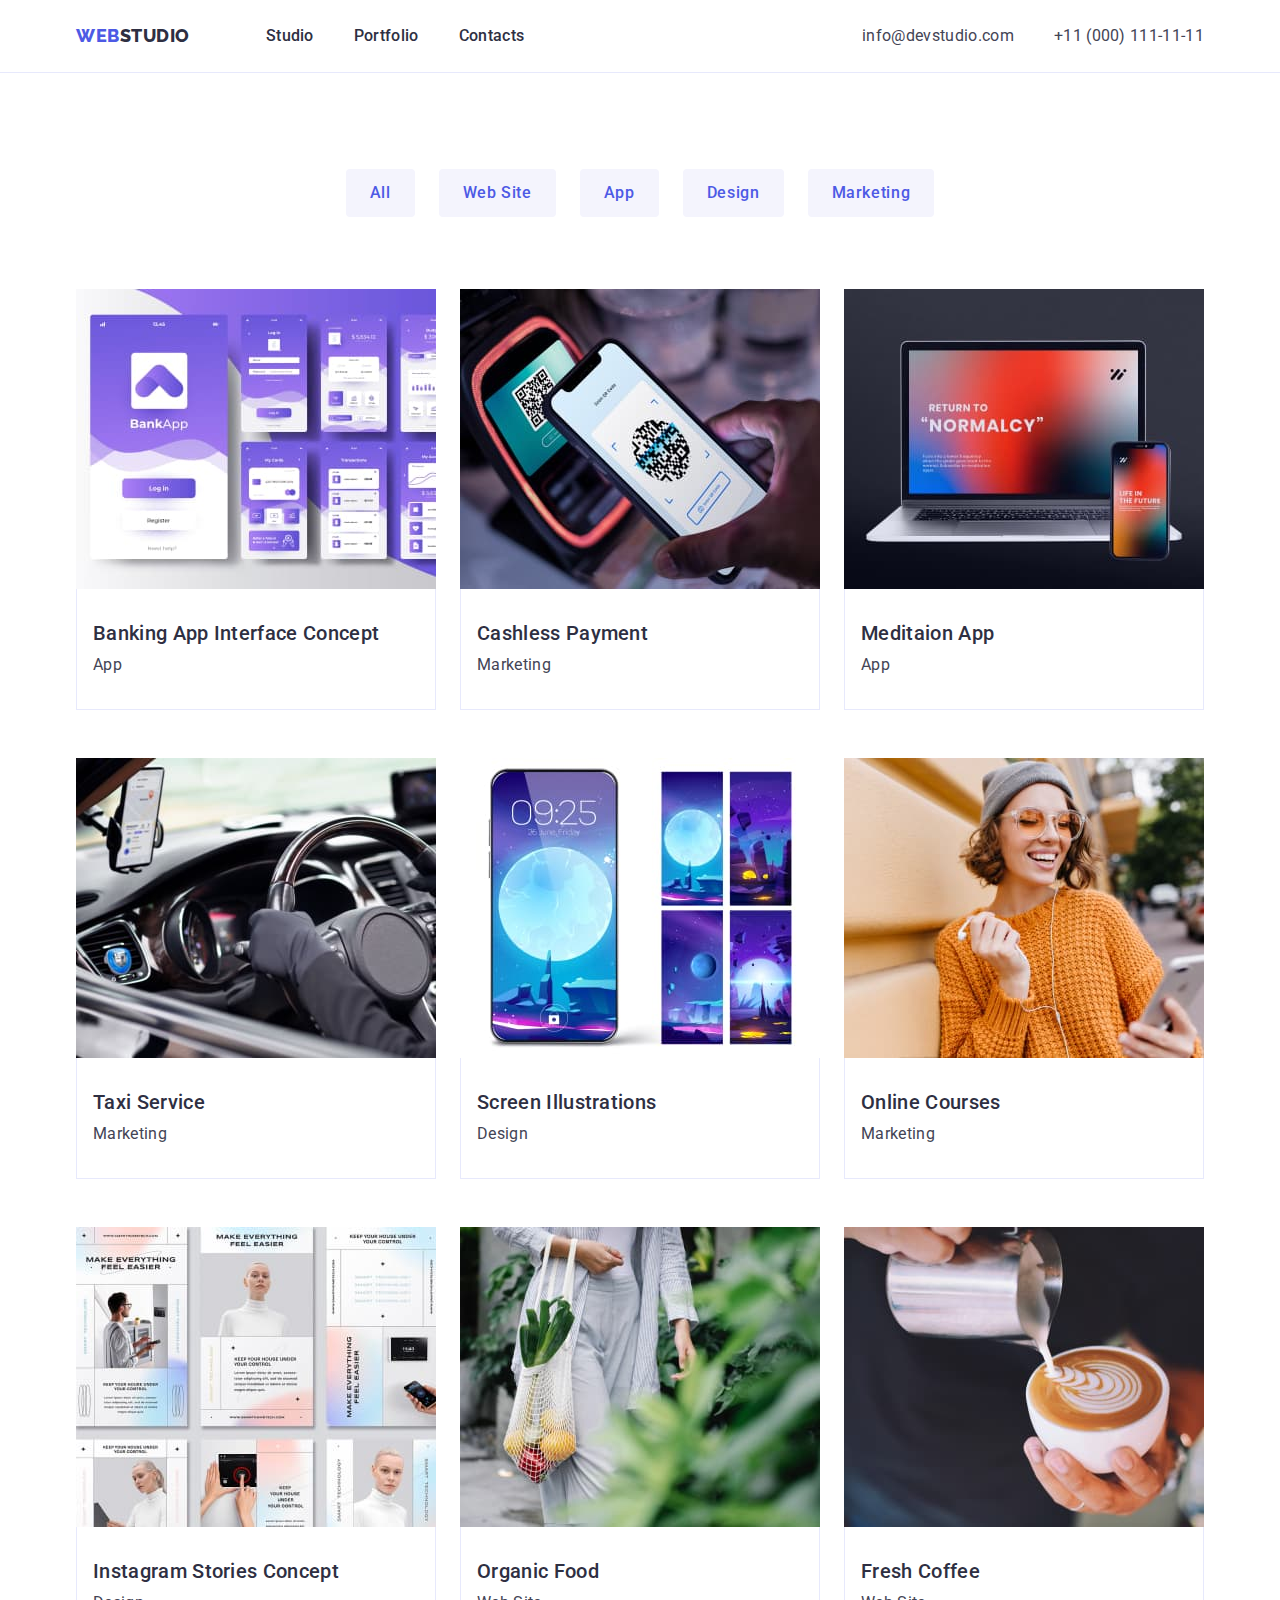
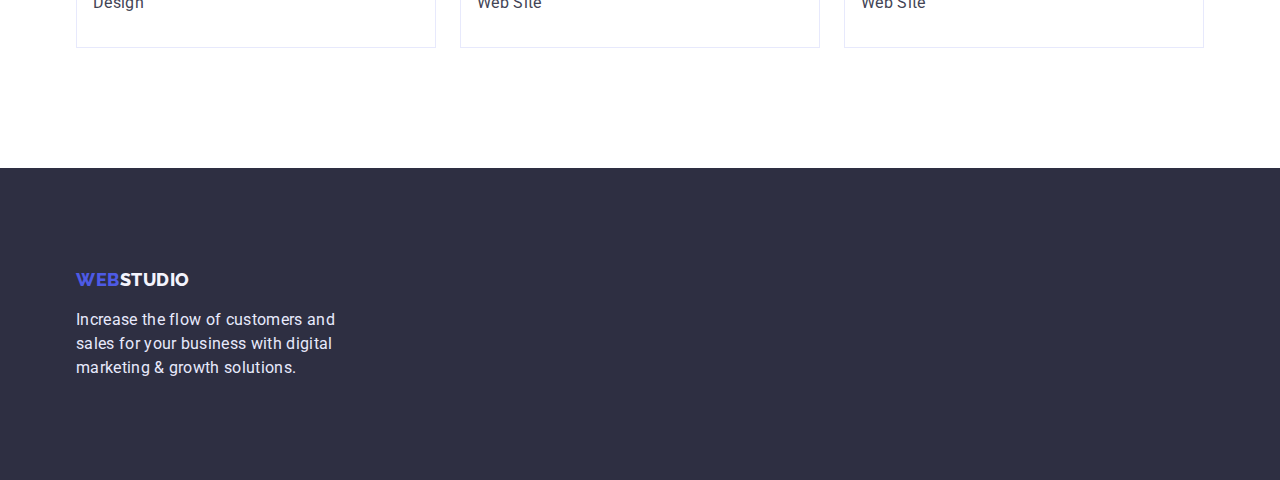
==== commit 1092e31c: "2nd fix" ====
--- a/portfolio.html
+++ b/portfolio.html
@@ -191,7 +191,7 @@
                 height="300"
               />
               <div class="gallery-sup-text">
-                <h2 class="gallery-title">Organic Food</h2>
+                <h2 class="gallery-title section-subtitle">Organic Food</h2>
                 <p class="gallery-text section-description">Web Site</p>
               </div>
             </li>
--- a/css/styles.css
+++ b/css/styles.css
@@ -240,7 +240,10 @@
   background-color: #ffff;
   text-align: center;
   border-radius: 0px 0px 4px 4px;
-}
+  box-shadow: 0px 1px 6px rgba(46, 47, 66, 0.08),
+    0px 1px 1px rgba(46, 47, 66, 0.16), 0px 2px 1px rgba(46, 47, 66, 0.08);
+}
+
 .team-headline {
   margin-bottom: 8px;
 }
@@ -253,7 +256,6 @@
 /* =========PORTFOLIO======== */
 .portfolio {
   padding-top: 96px;
-  padding-bottom: 152px;
 }
 
 .buttons-gallery {
